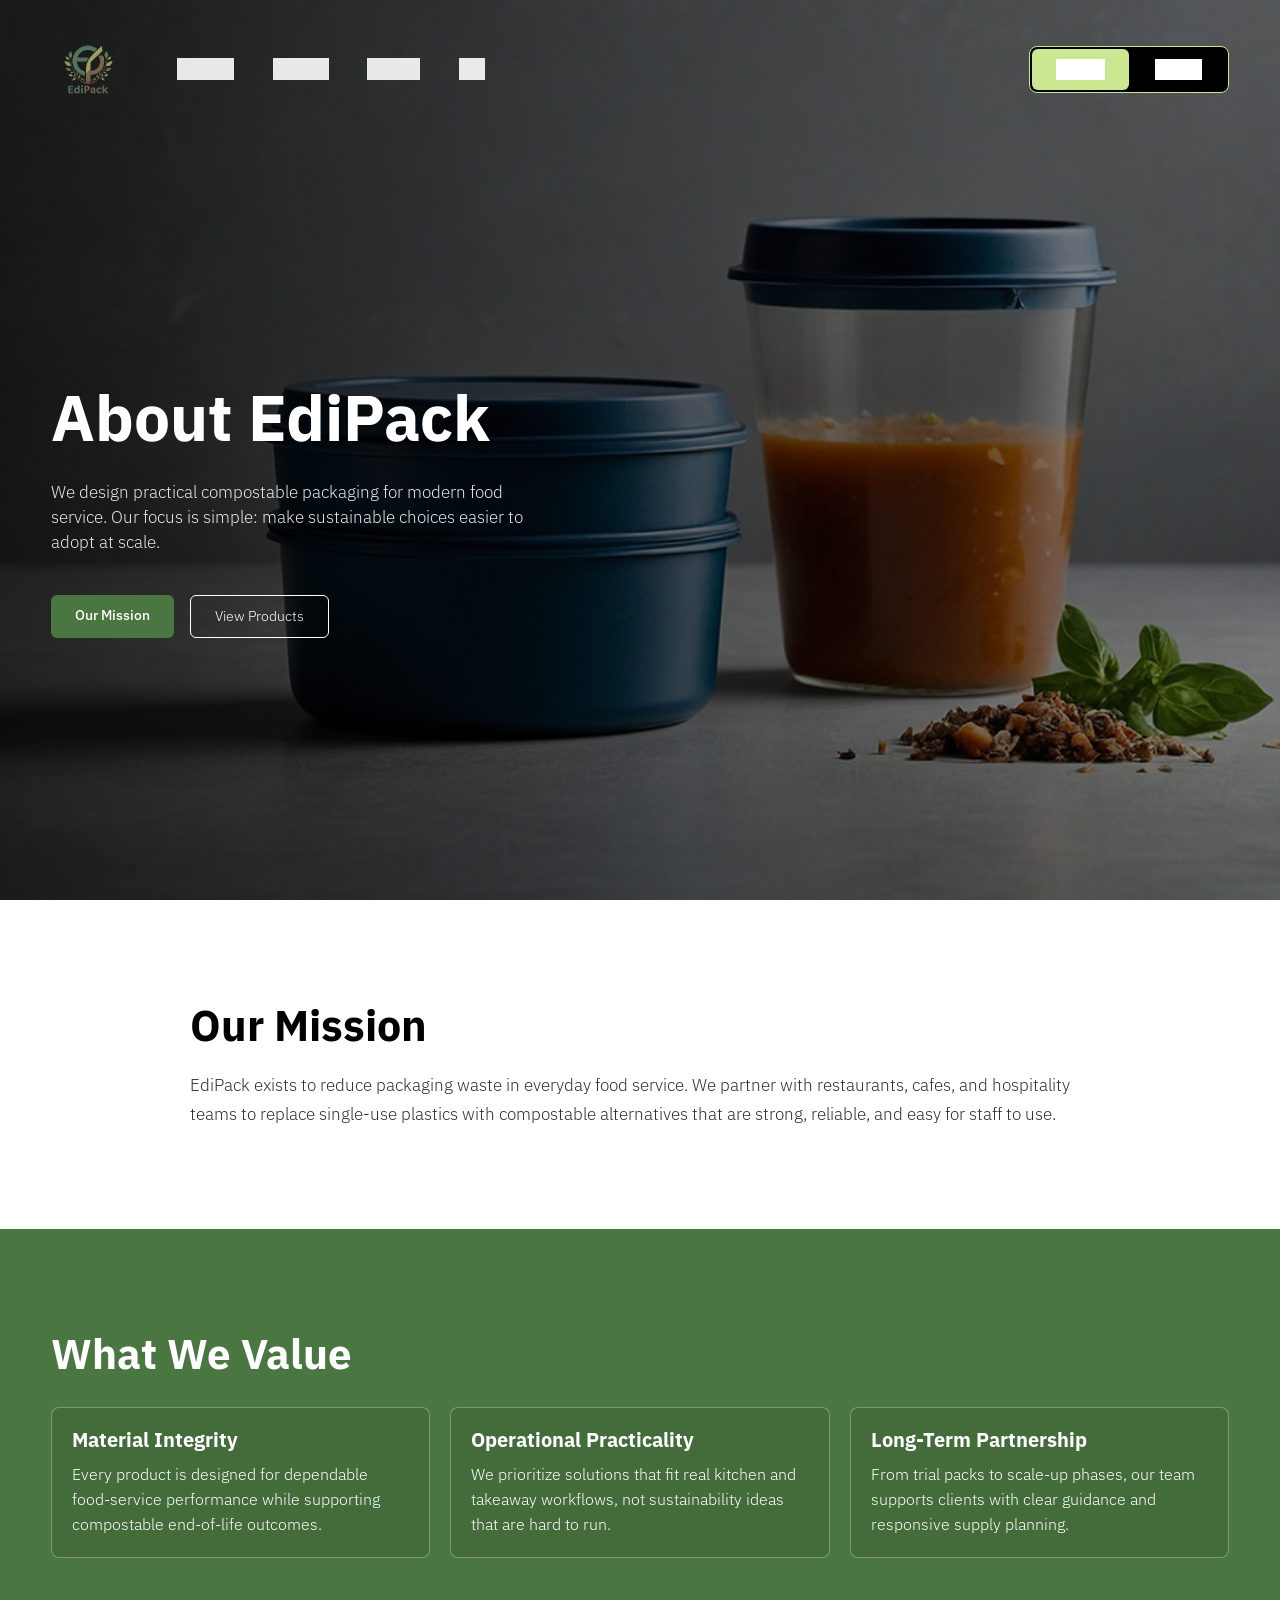
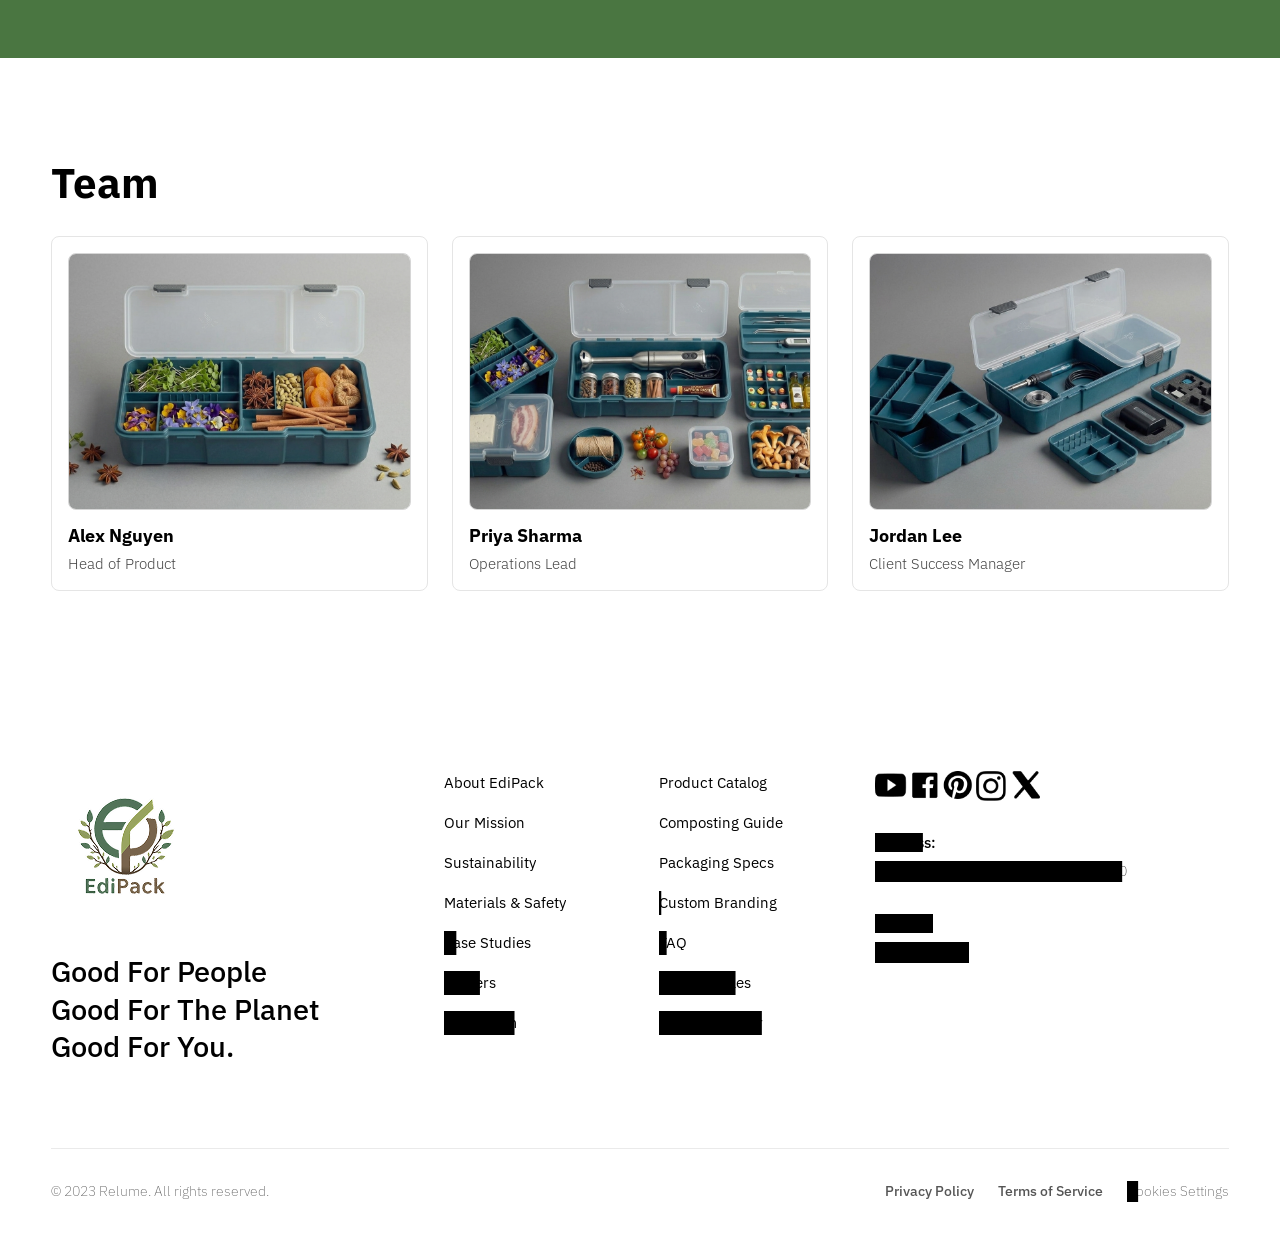
==== pages/about.html @ 926b0a1e "making the rest of the pages as per the design" ====
<!doctype html>
<html lang="en">
  <head>
    <meta charset="utf-8" />
    <meta name="viewport" content="width=device-width, initial-scale=1" />
    <title>EdiPack - About</title>
    <link rel="preconnect" href="https://fonts.googleapis.com" />
    <link rel="preconnect" href="https://fonts.gstatic.com" crossorigin />
    <link
      href="https://fonts.googleapis.com/css2?family=IBM+Plex+Sans:wght@200;300;400;500;700&display=swap"
      rel="stylesheet"
    />
    <link rel="stylesheet" href="../styles.css" />
  </head>
  <body>
    <!-- Preloader -->
    <div id="preloader" class="preloader">
      <span class="text-mask preloader-label">
        <span id="preloader-box" class="reveal-box preloader-reveal-box"></span>
        <span class="reveal-copy">Presenting</span>
      </span>
    </div>

    <!-- Header / Navigation -->
    <header data-load-reveal>
      <div class="logo">
        <a href="../index.html" aria-label="Go to EdiPack home page">
          <img src="../images/logo-2x.png" alt="EdiPack Logo" />
        </a>
      </div>
      <button
        type="button"
        class="menu-toggle"
        aria-label="Toggle navigation"
        aria-expanded="false"
        aria-controls="mobile-menu"
      >
        <span></span>
        <span></span>
        <span></span>
      </button>
      <nav>
        <ul>
          <li>
            <a href="about.html">
              <span class="text-mask nav-mask">
                <span
                  class="reveal-box"
                  data-start="0.0"
                  data-end="0.38"
                ></span>
                <span class="reveal-copy">About Us</span>
              </span>
            </a>
          </li>
          <li>
            <a href="products.html">
              <span class="text-mask nav-mask">
                <span
                  class="reveal-box"
                  data-start="0.08"
                  data-end="0.46"
                ></span>
                <span class="reveal-copy">Products</span>
              </span>
            </a>
          </li>
          <li>
            <a href="services.html">
              <span class="text-mask nav-mask">
                <span
                  class="reveal-box"
                  data-start="0.16"
                  data-end="0.54"
                ></span>
                <span class="reveal-copy">Services</span>
              </span>
            </a>
          </li>
          <li>
            <a href="faq.html">
              <span class="text-mask nav-mask">
                <span
                  class="reveal-box"
                  data-start="0.24"
                  data-end="0.62"
                ></span>
                <span class="reveal-copy">FAQ</span>
              </span>
            </a>
          </li>
        </ul>
      </nav>
      <div class="header-actions">
        <a href="contact.html" class="btn">
          <span class="text-mask button-mask">
            <span class="reveal-box" data-start="0.0" data-end="0.42"></span>
            <span class="reveal-copy">Contact</span>
          </span>
        </a>
        <a href="signup.html" class="btn btn-primary">
          <span class="text-mask button-mask">
            <span class="reveal-box" data-start="0.12" data-end="0.54"></span>
            <span class="reveal-copy">Sign Up</span>
          </span>
        </a>
      </div>
    </header>

    <div id="mobile-menu" class="mobile-menu" hidden>
      <div class="mobile-menu-panel">
        <button
          type="button"
          class="mobile-menu-close"
          aria-label="Close navigation menu"
        >
          <span></span>
          <span></span>
        </button>
        <p class="mobile-menu-label">Navigate</p>
        <ul class="mobile-menu-links">
          <li><a href="about.html">About Us</a></li>
          <li><a href="products.html">Products</a></li>
          <li><a href="services.html">Services</a></li>
          <li><a href="faq.html">FAQ</a></li>
        </ul>
        <div class="mobile-menu-actions">
          <a href="contact.html" class="btn">Contact</a>
          <a href="signup.html" class="btn btn-primary">Sign Up</a>
        </div>
      </div>
    </div>

    <!-- Main Content -->
    <main>
      <section class="hero" id="about">
        <div class="hero-container">
          <div class="hero-content" data-load-reveal>
            <h1 class="hero-title">About EdiPack</h1>
            <p class="hero-subcopy">
              We design practical compostable packaging for modern food service.
              Our focus is simple: make sustainable choices easier to adopt at
              scale.
            </p>
            <div class="hero-buttons">
              <a href="about.html#mission" class="btn btn-primary"
                >Our Mission</a
              >
              <a href="products.html#products" class="btn btn-outline"
                >View Products</a
              >
            </div>
          </div>
        </div>
        <div class="hero-image">
          <img
            src="../images/hero-img.jpg"
            alt="About EdiPack sustainability story"
          />
        </div>
      </section>

      <section class="page-section page-section-light" id="mission">
        <div class="page-section-inner mission-block">
          <h2>Our Mission</h2>
          <p>
            EdiPack exists to reduce packaging waste in everyday food service.
            We partner with restaurants, cafes, and hospitality teams to replace
            single-use plastics with compostable alternatives that are strong,
            reliable, and easy for staff to use.
          </p>
        </div>
      </section>

      <section class="page-section page-section-dark" id="values">
        <div class="page-section-inner">
          <h2 class="section-heading">What We Value</h2>
          <div class="value-grid">
            <article class="value-card">
              <h3>Material Integrity</h3>
              <p>
                Every product is designed for dependable food-service
                performance while supporting compostable end-of-life outcomes.
              </p>
            </article>
            <article class="value-card">
              <h3>Operational Practicality</h3>
              <p>
                We prioritize solutions that fit real kitchen and takeaway
                workflows, not sustainability ideas that are hard to run.
              </p>
            </article>
            <article class="value-card">
              <h3>Long-Term Partnership</h3>
              <p>
                From trial packs to scale-up phases, our team supports clients
                with clear guidance and responsive supply planning.
              </p>
            </article>
          </div>
        </div>
      </section>

      <section class="page-section page-section-light" id="team">
        <div class="page-section-inner">
          <h2 class="section-heading">Team</h2>
          <div class="team-grid">
            <article class="team-card">
              <img
                class="placeholder-image"
                src="../images/type-of-boxes/type1.png"
                alt="Placeholder portrait for EdiPack team member one"
              />
              <h3>Alex Nguyen</h3>
              <p>Head of Product</p>
            </article>
            <article class="team-card">
              <img
                class="placeholder-image"
                src="../images/type-of-boxes/type2.png"
                alt="Placeholder portrait for EdiPack team member two"
              />
              <h3>Priya Sharma</h3>
              <p>Operations Lead</p>
            </article>
            <article class="team-card">
              <img
                class="placeholder-image"
                src="../images/type-of-boxes/type3.png"
                alt="Placeholder portrait for EdiPack team member three"
              />
              <h3>Jordan Lee</h3>
              <p>Client Success Manager</p>
            </article>
          </div>
        </div>
      </section>
    </main>

    <!-- Footer -->
    <footer data-scroll-reveal data-reveal-duration="1300">
      <div class="footer-top">
        <div class="footer-brand">
          <img src="../images/logo-2x.png" alt="EdiPack Logo" />
          <p class="brand-slogan">
            <span class="text-mask text-mask-fluid">
              <span class="reveal-box" data-start="0.0" data-end="0.55"></span>
              <span class="reveal-copy"
                >Good For People<br />Good For The Planet<br />Good For
                You.</span
              >
            </span>
          </p>
        </div>

        <div class="footer-links">
          <ul>
            <li>
              <a href="about.html">
                <span class="text-mask nav-mask">
                  <span
                    class="reveal-box"
                    data-start="0.02"
                    data-end="0.34"
                  ></span>
                  <span class="reveal-copy">About EdiPack</span>
                </span>
              </a>
            </li>
            <li>
              <a href="about.html#mission">
                <span class="text-mask nav-mask">
                  <span
                    class="reveal-box"
                    data-start="0.08"
                    data-end="0.4"
                  ></span>
                  <span class="reveal-copy">Our Mission</span>
                </span>
              </a>
            </li>
            <li>
              <a href="about.html#values">
                <span class="text-mask nav-mask">
                  <span
                    class="reveal-box"
                    data-start="0.14"
                    data-end="0.46"
                  ></span>
                  <span class="reveal-copy">Sustainability</span>
                </span>
              </a>
            </li>
            <li>
              <a href="products.html#product-grid">
                <span class="text-mask nav-mask">
                  <span
                    class="reveal-box"
                    data-start="0.2"
                    data-end="0.52"
                  ></span>
                  <span class="reveal-copy">Materials &amp; Safety</span>
                </span>
              </a>
            </li>
            <li>
              <a href="services.html#service-blocks">
                <span class="text-mask nav-mask">
                  <span
                    class="reveal-box"
                    data-start="0.26"
                    data-end="0.58"
                  ></span>
                  <span class="reveal-copy">Case Studies</span>
                </span>
              </a>
            </li>
            <li>
              <a href="about.html#team">
                <span class="text-mask nav-mask">
                  <span
                    class="reveal-box"
                    data-start="0.32"
                    data-end="0.64"
                  ></span>
                  <span class="reveal-copy">Careers</span>
                </span>
              </a>
            </li>
            <li>
              <a href="../index.html">
                <span class="text-mask nav-mask">
                  <span
                    class="reveal-box"
                    data-start="0.38"
                    data-end="0.7"
                  ></span>
                  <span class="reveal-copy">Newsroom</span>
                </span>
              </a>
            </li>
          </ul>
        </div>

        <div class="footer-links">
          <ul>
            <li>
              <a href="products.html">
                <span class="text-mask nav-mask">
                  <span
                    class="reveal-box"
                    data-start="0.04"
                    data-end="0.36"
                  ></span>
                  <span class="reveal-copy">Product Catalog</span>
                </span>
              </a>
            </li>
            <li>
              <a href="faq.html">
                <span class="text-mask nav-mask">
                  <span
                    class="reveal-box"
                    data-start="0.1"
                    data-end="0.42"
                  ></span>
                  <span class="reveal-copy">Composting Guide</span>
                </span>
              </a>
            </li>
            <li>
              <a href="products.html#product-grid">
                <span class="text-mask nav-mask">
                  <span
                    class="reveal-box"
                    data-start="0.16"
                    data-end="0.48"
                  ></span>
                  <span class="reveal-copy">Packaging Specs</span>
                </span>
              </a>
            </li>
            <li>
              <a href="services.html#service-blocks">
                <span class="text-mask nav-mask">
                  <span
                    class="reveal-box"
                    data-start="0.22"
                    data-end="0.54"
                  ></span>
                  <span class="reveal-copy">Custom Branding</span>
                </span>
              </a>
            </li>
            <li>
              <a href="faq.html">
                <span class="text-mask nav-mask">
                  <span
                    class="reveal-box"
                    data-start="0.28"
                    data-end="0.6"
                  ></span>
                  <span class="reveal-copy">FAQ</span>
                </span>
              </a>
            </li>
            <li>
              <a href="contact.html">
                <span class="text-mask nav-mask">
                  <span
                    class="reveal-box"
                    data-start="0.34"
                    data-end="0.66"
                  ></span>
                  <span class="reveal-copy">Contact Sales</span>
                </span>
              </a>
            </li>
            <li>
              <a href="contact.html">
                <span class="text-mask nav-mask">
                  <span
                    class="reveal-box"
                    data-start="0.4"
                    data-end="0.72"
                  ></span>
                  <span class="reveal-copy">Support Center</span>
                </span>
              </a>
            </li>
          </ul>
        </div>

        <div class="footer-contact">
          <div class="social-icons">
            <img
              src="../images/social-logo-pack_2x.png"
              alt="Social Media Links"
              style="
                height: 30px;
                object-fit: contain;
                background: transparent;
                border-radius: 0;
              "
            />
          </div>
          <div class="address-info">
            <h4>
              <span class="text-mask text-mask-fluid">
                <span class="reveal-box" data-start="0.3" data-end="0.7"></span>
                <span class="reveal-copy">Address:</span>
              </span>
            </h4>
            <p>
              <span class="text-mask text-mask-fluid">
                <span
                  class="reveal-box"
                  data-start="0.36"
                  data-end="0.82"
                ></span>
                <span class="reveal-copy"
                  >Level 1, 12 Sample St., Sydney NSW 2000</span
                >
              </span>
            </p>
          </div>
          <div class="contact-info">
            <h4>
              <span class="text-mask text-mask-fluid">
                <span
                  class="reveal-box"
                  data-start="0.48"
                  data-end="0.82"
                ></span>
                <span class="reveal-copy">Contact:</span>
              </span>
            </h4>
            <p>
              <span class="text-mask text-mask-fluid">
                <span
                  class="reveal-box"
                  data-start="0.6"
                  data-end="0.98"
                ></span>
                <span class="reveal-copy">1800 123 4567</span>
              </span>
            </p>
          </div>
        </div>
      </div>

      <div class="footer-bottom">
        <p>
          <span class="text-mask text-mask-fluid">
            <span class="reveal-box" data-start="0.0" data-end="0.48"></span>
            <span class="reveal-copy"
              >&copy; 2023 Relume. All rights reserved.</span
            >
          </span>
        </p>
        <div class="legal-links">
          <a href="#">
            <span class="text-mask nav-mask">
              <span class="reveal-box" data-start="0.08" data-end="0.42"></span>
              <span class="reveal-copy">Privacy Policy</span>
            </span>
          </a>
          <a href="#">
            <span class="text-mask nav-mask">
              <span class="reveal-box" data-start="0.16" data-end="0.5"></span>
              <span class="reveal-copy">Terms of Service</span>
            </span>
          </a>
          <a href="#">
            <span class="text-mask nav-mask">
              <span class="reveal-box" data-start="0.24" data-end="0.58"></span>
              <span class="reveal-copy">Cookies Settings</span>
            </span>
          </a>
        </div>
      </div>
    </footer>

    <script src="../script.js"></script>
  </body>
</html>
---- styles.css ----
@import url("https://fonts.googleapis.com/css2?family=IBM+Plex+Sans:wght@200;300;400;500;700&display=swap");

:root {
  --green-main: #4a7641;
  --green-light: #cbe792;
  --black: #000000;
  --white: #ffffff;
  --reveal-box-color: #ffffff;
  --preloader-box-color: #ffffff;
  --content-max: 1440px;
  --content-narrow: 1000px;
  --section-pad-x: clamp(1.25rem, 4vw, 3.75rem);
  --section-pad-y: clamp(4rem, 8vw, 6.25rem);

  --font-heading: "IBM Plex Sans", sans-serif;
  --font-body: "IBM Plex Sans", sans-serif;
}

*,
*::before,
*::after {
  box-sizing: border-box;
  margin: 0;
  padding: 0;
}

html,
body {
  width: 100%;
}

body {
  font-family: var(--font-body);
  font-weight: 300; /* Light */
  color: var(--black);
  line-height: 1.5;
  overflow-x: hidden;
}

body.is-preloading {
  overflow: hidden;
  background: var(--black);
}

h1,
h2,
h3,
h4,
h5,
h6 {
  font-family: var(--font-heading);
  font-weight: 700;
  line-height: 1.2;
}

a {
  text-decoration: none;
  color: inherit;
}

ul {
  list-style: none;
  padding: 0;
  margin: 0;
}

img {
  max-width: 100%;
  height: auto;
  display: block;
}

.btn {
  display: inline-block;
  padding: 10px 24px;
  font-family: var(--font-body);
  font-weight: 500;
  border-radius: 6px;
  cursor: pointer;
  transition: all 0.2s ease;
  border: 1px solid transparent;
  font-size: 14px;
}

/* Text and media reveal primitives */
.text-mask {
  position: relative;
  display: inline-block;
  overflow: hidden;
  vertical-align: top;
  max-width: 100%;
  padding-bottom: 0.08em;
}

.text-mask-fluid {
  display: block;
  width: fit-content;
  max-width: 100%;
}

.hero-line {
  display: block;
  width: fit-content;
}

.hero-line + .hero-line {
  margin-top: 0.08em;
}

.reveal-copy {
  position: relative;
  z-index: 1;
  display: inline;
}

.text-mask-fluid .reveal-copy {
  display: block;
}

.reveal-box {
  position: absolute;
  top: 0;
  left: 0;
  width: 100%;
  height: 100%;
  background-color: var(--reveal-box-color);
  z-index: 2;
  pointer-events: none;
  will-change: transform;
  transform: translate3d(0, 0, 0);
  backface-visibility: hidden;
}

.feature-light,
footer {
  --reveal-box-color: #000000;
}

.preloader {
  position: fixed;
  inset: 0;
  display: flex;
  align-items: center;
  justify-content: center;
  background: var(--black);
  z-index: 1000;
  will-change: transform;
  transition: transform 1.2s cubic-bezier(0.76, 0, 0.24, 1);
}

.preloader.is-hidden {
  transform: translate3d(0, -100%, 0);
}

.preloader-label {
  color: var(--white);
  font-size: 0.85rem;
  letter-spacing: 0.4em;
  text-transform: uppercase;
  font-weight: 300;
}

.preloader-reveal-box {
  background-color: var(--preloader-box-color);
  transition: transform 1.2s cubic-bezier(0.76, 0, 0.24, 1);
}

.media-mask {
  position: relative;
  display: block;
  overflow: hidden;
}

.media-mask img {
  display: block;
  width: 100%;
  height: auto;
}

.nav-mask,
.button-mask {
  display: inline-block;
  width: fit-content;
  max-width: 100%;
}

.button-mask {
  padding-bottom: 0;
}

[data-scroll-reveal] {
  position: relative;
}

/* Header */
header {
  position: absolute;
  top: 0;
  left: 0;
  width: 100%;
  padding: clamp(1.25rem, 3vw, 2rem) var(--section-pad-x);
  display: grid;
  grid-template-columns: auto 1fr auto;
  gap: clamp(1rem, 4vw, 5rem);
  align-items: center;
  z-index: 100;
  color: var(--white);
  max-width: var(--content-max);
  left: 50%;
  transform: translateX(-50%);
}

.logo img {
  height: 75px;
  object-fit: contain;
}

header nav {
  display: flex;
  justify-content: flex-start;
}

header nav ul {
  display: flex;
  gap: clamp(1rem, 3vw, 3rem);
}

header nav a {
  font-weight: 300;
  font-size: 14px;
  opacity: 0.9;
}

.header-actions {
  display: flex;
  align-items: center;
  border: 1px solid var(--green-light);
  border-radius: 8px;
  padding: 2px;
  gap: 2px;
  background: var(--black);
}

.header-actions .btn {
  border: none;
  font-weight: 400;
  padding: 10px 24px;
}

.header-actions .btn:first-child {
  background-color: var(--green-light);
  color: var(--black);
  border-radius: 6px;
}

.header-actions .btn.btn-primary {
  background-color: transparent;
  color: var(--white);
  border-radius: 6px;
}

.menu-toggle {
  display: none;
  width: 46px;
  height: 42px;
  border: 1px solid rgba(203, 231, 146, 0.82);
  border-radius: 6px;
  background: transparent;
  align-items: center;
  justify-content: center;
  gap: 4px;
  flex-direction: column;
  cursor: pointer;
  transition:
    border-color 0.2s ease,
    background-color 0.2s ease;
}

.menu-toggle span {
  width: 17px;
  height: 1.5px;
  border-radius: 999px;
  background: var(--green-light);
  transition:
    transform 0.25s ease,
    opacity 0.2s ease;
}

.menu-toggle.is-active span:nth-child(1) {
  transform: translateY(5.5px) rotate(45deg);
}

.menu-toggle.is-active span:nth-child(2) {
  opacity: 0;
}

.menu-toggle.is-active span:nth-child(3) {
  transform: translateY(-5.5px) rotate(-45deg);
}

.mobile-menu {
  position: fixed;
  inset: 0;
  z-index: 220;
  background: rgba(0, 0, 0, 0.46);
  backdrop-filter: blur(3px);
  opacity: 0;
  pointer-events: none;
  transition: opacity 0.25s ease;
}

body.menu-open {
  overflow: hidden;
}

body.menu-open .mobile-menu {
  opacity: 1;
  pointer-events: auto;
}

.mobile-menu-panel {
  margin-left: auto;
  width: min(88vw, 390px);
  height: 100%;
  padding: 84px 24px 28px;
  background: linear-gradient(
    168deg,
    rgba(8, 12, 10, 0.98) 0%,
    rgba(7, 9, 8, 0.96) 52%,
    rgba(5, 6, 5, 0.98) 100%
  );
  border-left: 1px solid rgba(203, 231, 146, 0.34);
  box-shadow: -26px 0 42px rgba(0, 0, 0, 0.38);
  transform: translateX(100%);
  transition: transform 0.3s ease;
  display: flex;
  flex-direction: column;
  gap: 22px;
  overflow-y: auto;
  position: relative;
}

body.menu-open .mobile-menu-panel {
  transform: translateX(0);
}

.mobile-menu-label {
  font-size: 0.72rem;
  text-transform: uppercase;
  letter-spacing: 0.16em;
  color: rgba(255, 255, 255, 0.72);
  margin-right: 52px;
}

.mobile-menu-close {
  position: absolute;
  top: 18px;
  right: 18px;
  width: 38px;
  height: 38px;
  border: 1px solid rgba(203, 231, 146, 0.78);
  border-radius: 6px;
  background: transparent;
  display: inline-flex;
  align-items: center;
  justify-content: center;
  cursor: pointer;
}

.mobile-menu-close span {
  position: absolute;
  width: 16px;
  height: 1.5px;
  border-radius: 999px;
  background: var(--green-light);
}

.mobile-menu-close span:first-child {
  transform: rotate(45deg);
}

.mobile-menu-close span:last-child {
  transform: rotate(-45deg);
}

.mobile-menu-links {
  display: flex;
  flex-direction: column;
  gap: 16px;
}

.mobile-menu-links a {
  font-size: 1.08rem;
  font-weight: 300;
  color: var(--white);
  opacity: 0.94;
}

.mobile-menu-actions {
  display: flex;
  align-items: center;
  border: 1px solid var(--green-light);
  border-radius: 8px;
  padding: 2px;
  gap: 2px;
  background: var(--black);
  margin-top: 8px;
}

.mobile-menu-actions .btn {
  flex: 1;
  text-align: center;
  border: none;
  padding: 10px 14px;
  font-weight: 500;
}

.mobile-menu-actions .btn:first-child {
  background-color: var(--green-light);
  color: var(--black);
}

.mobile-menu-actions .btn.btn-primary {
  color: var(--white);
  background: transparent;
}

/* Hero Section */
.hero {
  position: relative;
  min-height: 100vh;
  display: flex;
  align-items: center;
  padding: 0 var(--section-pad-x);
  width: 100%;
}

.hero-container {
  max-width: var(--content-max);
  margin: 0 auto;
  width: 100%;
}

.hero-image {
  position: absolute;
  top: 0;
  left: 0;
  width: 100%;
  height: 100%;
  z-index: -1;
}

.hero-image img {
  width: 100%;
  height: 100%;
  object-fit: cover;
  object-position: center;
}

/* Dark gradient overlay to make text readable */
.hero-image::after {
  content: "";
  position: absolute;
  top: 0;
  left: 0;
  width: 100%;
  height: 100%;
  background: linear-gradient(
    to right,
    rgba(0, 0, 0, 0.6) 0%,
    rgba(0, 0, 0, 0.3) 50%,
    rgba(0, 0, 0, 0) 100%
  );
}

.hero-content {
  color: var(--white);
  max-width: min(650px, 100%);
  z-index: 1;
  padding-top: clamp(5rem, 13vh, 7.5rem);
}

.hero-content h1 {
  font-size: clamp(2.6rem, 5.2vw, 4rem);
  margin-bottom: 24px;
}

.hero-subcopy {
  font-size: clamp(1rem, 1.3vw, 1.1rem);
  margin-bottom: 40px;
  font-weight: 300;
  opacity: 0.9;
  max-width: min(500px, 100%);
}

.hero-buttons {
  display: flex;
  gap: 16px;
  flex-wrap: wrap;
}

.hero-buttons .btn-primary {
  background-color: var(--green-main); /* solid green */
  color: var(--white);
  border: none;
}

.hero-buttons .btn-outline {
  background-color: transparent;
  color: var(--white);
  border: 1px solid var(--white);
  font-weight: 300;
}

/* Feature Dark */
.feature-dark {
  background-color: var(--green-main);
  color: var(--white);
  padding: var(--section-pad-y) var(--section-pad-x)
    clamp(7.5rem, 15vw, 12.5rem);
}

.feature-dark .feature-text {
  display: grid;
  grid-template-columns: 1.2fr 1fr;
  gap: 80px;
  align-items: center;
  max-width: var(--content-max);
  margin: 0 auto;
}

.feature-dark h2 {
  font-size: clamp(2rem, 4.4vw, 3rem);
}

.feature-dark p {
  font-size: 1.1rem;
  font-weight: 300;
  line-height: 1.6;
}

/* Product Highlight */
.product-highlight {
  display: flex;
  justify-content: center;
  margin-top: clamp(-9.5rem, -10vw, -6rem);
  position: relative;
  z-index: 10;
  padding: 0 var(--section-pad-x);
}

.product-highlight img {
  width: 100%;
  max-width: 1000px;
  height: auto;
  object-fit: cover;
}

/* Feature Light */
.feature-light {
  background-color: var(--white);
  padding: var(--section-pad-y) var(--section-pad-x);
  max-width: var(--content-narrow);
  margin: 0 auto;
}

.feature-light h2 {
  font-size: clamp(2rem, 4.4vw, 3rem);
  margin-bottom: 24px;
}

.feature-light p {
  font-size: 1.1rem;
  margin-bottom: 40px;
  color: #333;
  line-height: 1.6;
  font-weight: 300;
}

.feature-buttons .btn-primary {
  background-color: var(--green-main);
  color: var(--white);
}

.feature-buttons .btn-outline {
  border: 1px solid #ccc;
  color: var(--black);
}

/* Feature Split */
.feature-split {
  background-color: var(--green-main);
  color: var(--white);
  padding: var(--section-pad-y) var(--section-pad-x);
}

.feature-split-container {
  max-width: var(--content-max);
  margin: 0 auto;
  display: grid;
  grid-template-columns: 1fr 1fr;
  gap: 80px;
  align-items: center;
}

.feature-content-left {
  display: flex;
  flex-direction: column;
  gap: 48px;
}

.feature-block h3 {
  font-size: clamp(1.65rem, 3vw, 2.2rem);
  margin-bottom: 16px;
}

.feature-block p {
  font-weight: 300;
  font-size: 1rem;
  line-height: 1.6;
}

.feature-image-right img {
  width: 100%;
  border-radius: 8px; /* Optional slight rounding depending on design exactness */
}

.feature-image-right .media-mask,
.feature-image-right .media-mask .reveal-box {
  border-radius: 8px;
}

/* Footer */
footer {
  background-color: var(--white);
  padding: clamp(3.5rem, 8vw, 5rem) var(--section-pad-x) 2.5rem;
}

.footer-top {
  display: grid;
  grid-template-columns: 2fr 1fr 1fr 2fr;
  gap: clamp(1.5rem, 3vw, 2.5rem);
  margin-bottom: 80px;
}

.footer-brand .brand-slogan {
  font-family: var(--font-heading);
  font-weight: 500;
  font-size: 1.8rem;
  margin-top: 32px;
  line-height: 1.3;
}

.footer-links ul {
  display: flex;
  flex-direction: column;
  gap: 16px;
}

.footer-links a {
  font-weight: 400;
  font-size: 0.95rem;
  color: var(--black);
}

.footer-contact {
  display: flex;
  flex-direction: column;
  gap: 32px;
}

.social-icons {
  display: flex;
  gap: 16px;
  font-weight: 700;
  font-size: 1.2rem;
}

.social-icons a {
  display: inline-flex;
  align-items: center;
  justify-content: center;
  width: 30px;
  height: 30px;
  background: var(--black);
  color: var(--white);
  border-radius: 50%;
  font-size: 12px;
}

.address-info h4,
.contact-info h4 {
  font-family: var(--font-body);
  font-weight: 500;
  font-size: 0.95rem;
  margin-bottom: 8px;
}

.address-info p,
.contact-info p {
  font-weight: 200;
  font-size: 0.85rem;
  color: #333;
}

.footer-bottom {
  display: flex;
  justify-content: space-between;
  align-items: center;
  gap: 16px;
  padding-top: 32px;
  border-top: 1px solid #eaeaea;
  font-size: 0.85rem;
  font-weight: 400;
  color: #555;
}

.footer-bottom p,
.footer-bottom a {
  font-weight: 200;
}

.footer-bottom .legal-links a:first-child,
.footer-bottom .legal-links a:nth-child(2) {
  font-weight: 500;
}

.legal-links {
  display: flex;
  gap: 24px;
}

/* Responsiveness adjustments */
@media (max-width: 1200px) {
  .footer-top {
    grid-template-columns: 1.4fr 1fr 1fr;
  }

  .footer-contact {
    grid-column: 1 / -1;
    display: grid;
    grid-template-columns: repeat(3, minmax(0, 1fr));
    align-items: start;
    gap: 24px;
  }
}

@media (max-width: 1024px) {
  header {
    grid-template-columns: auto 1fr;
    gap: 16px 24px;
  }

  header nav {
    grid-column: 1 / -1;
    justify-content: flex-start;
    overflow-x: auto;
    scrollbar-width: thin;
  }

  header nav ul {
    min-width: max-content;
    gap: 24px;
    padding-bottom: 2px;
  }

  .header-actions {
    justify-self: end;
  }

  .feature-dark .feature-text,
  .feature-split-container {
    grid-template-columns: 1fr;
    gap: 40px;
  }

  .feature-image-right {
    max-width: 720px;
  }

  .feature-split .feature-image-right {
    justify-self: center;
  }

  .footer-top {
    grid-template-columns: repeat(2, minmax(0, 1fr));
  }
}

@media (max-width: 768px) {
  header {
    grid-template-columns: auto auto;
    padding: 20px var(--section-pad-x);
    gap: 10px;
    align-items: center;
  }

  .header-actions {
    display: none;
  }

  header nav {
    display: none;
  }

  .menu-toggle {
    display: inline-flex;
    justify-self: end;
  }

  .preloader-label {
    font-size: 0.7rem;
    letter-spacing: 0.3em;
    padding: 0 24px;
    text-align: center;
  }

  .hero,
  .feature-dark,
  .product-highlight,
  .feature-light,
  .feature-split,
  footer {
    padding-left: var(--section-pad-x);
    padding-right: var(--section-pad-x);
  }

  .hero-content {
    padding-top: clamp(7rem, 18vw, 8.3rem);
  }

  .hero-subcopy {
    margin-bottom: 28px;
  }

  .hero-buttons {
    width: 100%;
  }

  .hero-buttons .btn {
    width: 100%;
    text-align: center;
  }

  .feature-dark {
    padding-bottom: clamp(6.5rem, 16vw, 8.5rem);
  }

  .product-highlight {
    margin-top: clamp(-6rem, -12vw, -4rem);
  }

  .feature-content-left {
    gap: 36px;
  }

  .footer-top {
    grid-template-columns: 1fr 1fr;
    column-gap: 20px;
    row-gap: 18px;
    margin-bottom: 36px;
    align-items: start;
  }

  .footer-brand {
    grid-column: 1 / -1;
  }

  .footer-brand .brand-slogan {
    font-size: 1.05rem;
    line-height: 1.35;
    font-weight: 300;
    max-width: 18ch;
  }

  .footer-links {
    grid-column: 1;
  }

  .footer-links ul {
    gap: 12px;
  }

  .footer-links a {
    font-size: 0.98rem;
    font-weight: 300;
    line-height: 1.35;
  }

  .footer-links:first-of-type li:nth-child(n + 5),
  .footer-links:nth-of-type(2) {
    display: none;
  }

  .footer-contact {
    grid-column: 2;
    display: flex;
    flex-direction: column;
    gap: 14px;
    align-self: start;
  }

  .social-icons img {
    height: 24px !important;
  }

  .address-info h4,
  .contact-info h4 {
    font-size: 0.82rem;
    font-weight: 400;
    margin-bottom: 4px;
  }

  .address-info p,
  .contact-info p {
    font-size: 0.78rem;
    font-weight: 300;
    line-height: 1.4;
  }

  .footer-bottom {
    flex-direction: column;
    align-items: flex-start;
  }

  .legal-links {
    flex-wrap: wrap;
    gap: 16px;
  }
}

@media (max-width: 560px) {
  .logo img {
    height: 50px;
  }

  .btn {
    padding: 10px 18px;
    font-size: 13px;
  }

  .header-actions .btn {
    padding: 9px 16px;
  }

  .hero-content h1 {
    font-size: clamp(2rem, 11vw, 2.5rem);
  }

  .feature-dark p,
  .feature-light p,
  .feature-block p {
    font-size: 0.98rem;
  }

  .text-mask-fluid {
    width: 100%;
  }

  .reveal-copy {
    overflow-wrap: anywhere;
  }

  .footer-top {
    grid-template-columns: 1fr 1fr;
    column-gap: 14px;
  }

  .footer-brand .brand-slogan {
    font-size: 0.96rem;
    margin-top: 14px;
  }

  .footer-links a {
    font-size: 0.92rem;
  }

  .address-info p,
  .contact-info p {
    font-size: 0.74rem;
  }
}

/* New additions: multi-page layouts */
.btn-primary {
  background-color: var(--green-main);
  color: var(--white);
  border-color: var(--green-main);
}

.btn-outline {
  background-color: transparent;
  color: var(--green-main);
  border: 1px solid var(--green-main);
  font-weight: 400;
}

.page-banner,
.signup-shell {
  background: linear-gradient(
    135deg,
    rgba(7, 16, 13, 0.96) 0%,
    rgba(15, 35, 30, 0.95) 58%,
    rgba(74, 118, 65, 0.9) 100%
  );
  color: var(--white);
}

.page-banner {
  padding: clamp(8rem, 15vw, 10rem) var(--section-pad-x)
    clamp(3rem, 7vw, 4.25rem);
}

.page-banner-inner {
  max-width: var(--content-max);
  margin: 0 auto;
}

.page-banner h1 {
  font-size: clamp(2.25rem, 4.8vw, 3.5rem);
  margin-bottom: 14px;
}

.page-banner p {
  max-width: 64ch;
  font-size: 1.05rem;
  opacity: 0.92;
}

.page-banner .hero-buttons {
  margin-top: 30px;
}

.page-banner .btn-outline,
.page-section-dark .btn-outline,
.service-block-dark .btn-outline {
  color: var(--white);
  border-color: rgba(255, 255, 255, 0.85);
}

.page-section {
  padding: var(--section-pad-y) var(--section-pad-x);
}

.page-section-light {
  background-color: var(--white);
  color: var(--black);
}

.page-section-dark {
  background-color: var(--green-main);
  color: var(--white);
}

.page-section-inner {
  max-width: var(--content-max);
  margin: 0 auto;
}

.section-heading {
  font-size: clamp(1.8rem, 3.5vw, 2.6rem);
  margin-bottom: 28px;
}

.product-grid {
  display: grid;
  grid-template-columns: repeat(3, minmax(0, 1fr));
  gap: 24px;
}

.product-card {
  border: 1px solid #e5e5e5;
  border-radius: 8px;
  padding: 18px;
  display: flex;
  flex-direction: column;
  gap: 14px;
  background-color: #fefefe;
}

.product-card h3 {
  font-size: 1.3rem;
}

.product-card p {
  font-size: 0.98rem;
  color: #333;
  line-height: 1.6;
}

.product-card .btn {
  margin-top: auto;
  width: fit-content;
}

.product-image-frame {
  border-radius: 8px;
  overflow: hidden;
}

.placeholder-image {
  width: 100%;
  display: block;
  aspect-ratio: 4 / 3;
  object-fit: cover;
  border: 1px solid #d6d6d6;
  border-radius: 8px;
  background-color: #dfdfdf;
}

.service-blocks {
  display: flex;
  flex-direction: column;
  gap: 18px;
}

.service-block {
  display: grid;
  grid-template-columns: 1fr 1fr;
  gap: 30px;
  align-items: center;
  padding: clamp(1.4rem, 3vw, 2rem);
  border: 1px solid #e8e8e8;
  border-radius: 10px;
  background: #ffffff;
}

.service-block-reverse .service-block-copy {
  order: 2;
}

.service-block-reverse .service-block-media {
  order: 1;
}

.service-block h2 {
  font-size: clamp(1.6rem, 2.8vw, 2.1rem);
  margin-bottom: 14px;
}

.service-block p {
  margin-bottom: 22px;
  line-height: 1.6;
  font-size: 1rem;
}

.service-block-dark {
  background-color: var(--green-main);
  color: var(--white);
  border-color: rgba(255, 255, 255, 0.2);
}

.service-block-dark .placeholder-image {
  border-color: rgba(255, 255, 255, 0.28);
}

.mission-block {
  max-width: 900px;
}

.mission-block h2 {
  font-size: clamp(1.9rem, 3.7vw, 2.7rem);
  margin-bottom: 18px;
}

.mission-block p {
  font-size: 1.08rem;
  line-height: 1.7;
  color: #2f2f2f;
}

.value-grid {
  display: grid;
  grid-template-columns: repeat(3, minmax(0, 1fr));
  gap: 20px;
}

.value-card {
  border: 1px solid rgba(255, 255, 255, 0.3);
  border-radius: 8px;
  padding: 20px;
  background: rgba(0, 0, 0, 0.08);
}

.value-card h3 {
  font-size: 1.25rem;
  margin-bottom: 10px;
}

.value-card p {
  font-size: 0.98rem;
  line-height: 1.6;
}

.team-grid {
  display: grid;
  grid-template-columns: repeat(3, minmax(0, 1fr));
  gap: 24px;
}

.team-card {
  border: 1px solid #e5e5e5;
  border-radius: 8px;
  padding: 16px;
}

.team-card h3 {
  margin-top: 14px;
  margin-bottom: 6px;
  font-size: 1.15rem;
}

.team-card p {
  color: #444;
  font-size: 0.95rem;
}

.faq-layout {
  display: flex;
  flex-direction: column;
  gap: 30px;
}

.faq-category h2 {
  font-size: clamp(1.4rem, 3vw, 2rem);
  margin-bottom: 16px;
}

.faq-item {
  border: 1px solid #dfdfdf;
  border-radius: 8px;
  overflow: hidden;
  background: #ffffff;
}

.faq-item + .faq-item {
  margin-top: 10px;
}

.faq-question {
  width: 100%;
  display: flex;
  justify-content: space-between;
  align-items: center;
  border: 0;
  background: transparent;
  padding: 16px 18px;
  text-align: left;
  font-family: var(--font-body);
  font-size: 1rem;
  font-weight: 500;
  color: #1a1a1a;
  cursor: pointer;
}

.faq-icon {
  color: var(--green-main);
  font-size: 1.3rem;
  line-height: 1;
  transition: transform 0.2s ease;
}

.faq-answer {
  max-height: 0;
  overflow: hidden;
  transition: max-height 0.25s ease;
}

.faq-answer p {
  padding: 0 18px 16px;
  color: #333;
  line-height: 1.6;
}

.faq-item.is-open .faq-answer {
  max-height: 260px;
}

.faq-item.is-open .faq-icon {
  transform: rotate(45deg);
}

.contact-layout {
  display: grid;
  grid-template-columns: minmax(250px, 0.9fr) minmax(0, 1.4fr);
  gap: 26px;
}

.contact-details {
  background-color: var(--green-main);
  color: var(--white);
  border-radius: 10px;
  padding: 24px;
}

.contact-details h2 {
  font-size: 1.8rem;
  margin-bottom: 22px;
}

.contact-detail-item + .contact-detail-item {
  margin-top: 20px;
}

.contact-detail-item h3 {
  font-size: 1rem;
  font-weight: 500;
  margin-bottom: 5px;
}

.contact-detail-item p {
  font-size: 0.95rem;
  line-height: 1.5;
}

.contact-form-wrap {
  border: 1px solid #e6e6e6;
  border-radius: 10px;
  padding: 24px;
}

.contact-form-wrap h2 {
  font-size: 1.8rem;
  margin-bottom: 18px;
}

.contact-form,
.signup-form {
  display: flex;
  flex-direction: column;
  gap: 8px;
}

.contact-form label,
.signup-form label {
  font-size: 0.92rem;
  font-weight: 500;
  margin-top: 8px;
}

.contact-form input,
.contact-form textarea,
.signup-form input {
  border: 1px solid #d0d0d0;
  border-radius: 6px;
  padding: 11px 12px;
  font-family: var(--font-body);
  font-size: 0.95rem;
}

.contact-form input:focus,
.contact-form textarea:focus,
.signup-form input:focus {
  outline: none;
  border-color: var(--green-main);
  box-shadow: 0 0 0 3px rgba(74, 118, 65, 0.14);
}

.contact-form textarea {
  resize: vertical;
  min-height: 120px;
}

.signup-shell {
  min-height: 100vh;
  display: grid;
  place-items: center;
  padding: clamp(7.75rem, 14vw, 9.5rem) var(--section-pad-x)
    clamp(3.5rem, 9vw, 5.5rem);
}

.signup-card {
  width: min(100%, 540px);
  border: 1px solid rgba(255, 255, 255, 0.25);
  border-radius: 10px;
  padding: clamp(1.3rem, 3.2vw, 2.1rem);
  background: rgba(0, 0, 0, 0.35);
}

.signup-card h1 {
  font-size: clamp(1.8rem, 4vw, 2.5rem);
  margin-bottom: 10px;
}

.signup-card p {
  margin-bottom: 16px;
  color: rgba(255, 255, 255, 0.9);
}

.signup-form .btn {
  margin-top: 12px;
}

.form-feedback {
  min-height: 1.2em;
  margin-top: 6px;
  font-size: 0.9rem;
  color: var(--green-main);
}

.signup-card .form-feedback {
  color: var(--green-light);
}

.form-feedback.is-error {
  color: #c43333;
}

.signup-link-row {
  margin-top: 12px;
  font-size: 0.95rem;
}

.signup-login-link {
  color: var(--green-light);
  text-decoration: underline;
}

@media (max-width: 1024px) {
  .product-grid,
  .value-grid,
  .team-grid {
    grid-template-columns: repeat(2, minmax(0, 1fr));
  }

  .service-block {
    grid-template-columns: 1fr;
    gap: 20px;
  }

  .service-block-reverse .service-block-copy,
  .service-block-reverse .service-block-media {
    order: initial;
  }

  .contact-layout {
    grid-template-columns: 1fr;
  }
}

@media (max-width: 768px) {
  .page-banner {
    padding-top: clamp(6.75rem, 20vw, 8.2rem);
  }

  .page-banner .hero-buttons .btn {
    width: 100%;
    text-align: center;
  }

  .product-grid,
  .value-grid,
  .team-grid {
    grid-template-columns: 1fr;
  }

  .signup-card {
    background: rgba(0, 0, 0, 0.48);
  }
}

@media (prefers-reduced-motion: reduce) {
  .reveal-box {
    transform: translate3d(-101%, 0, 0) !important;
  }
}
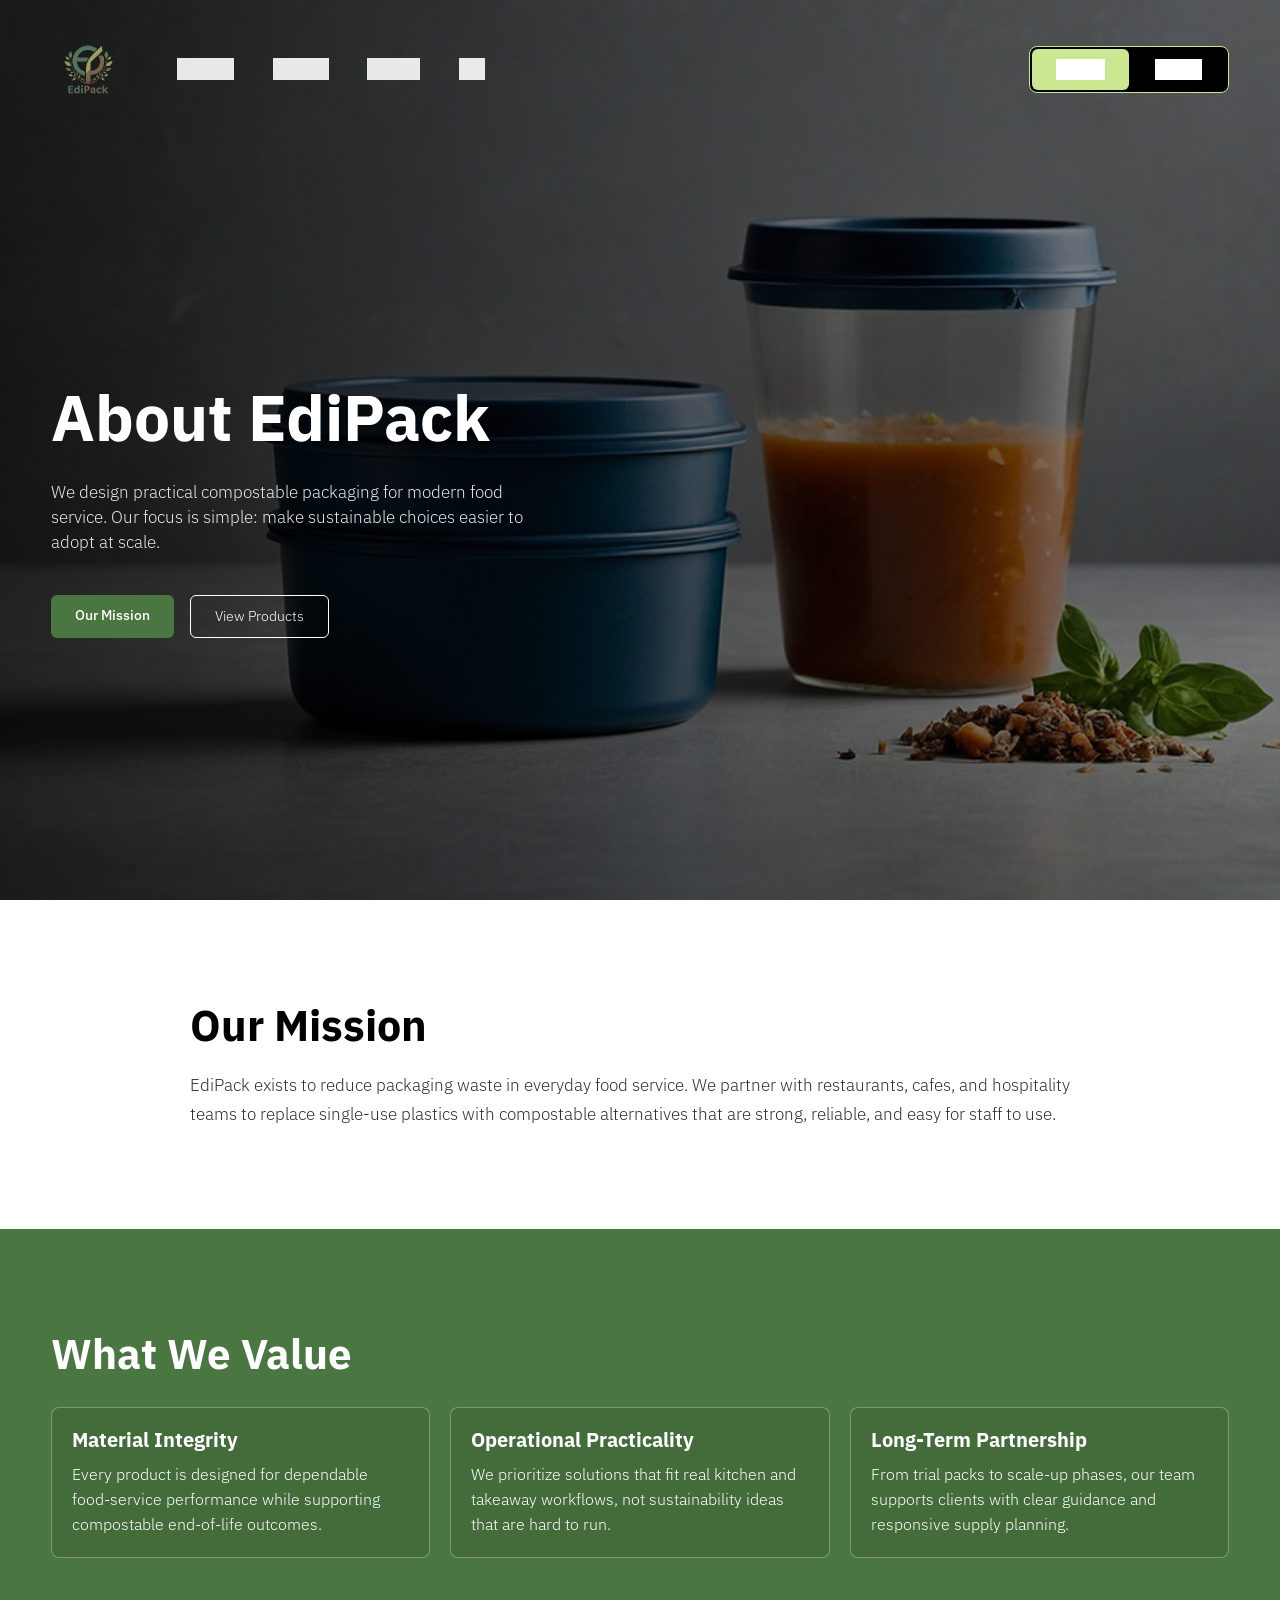
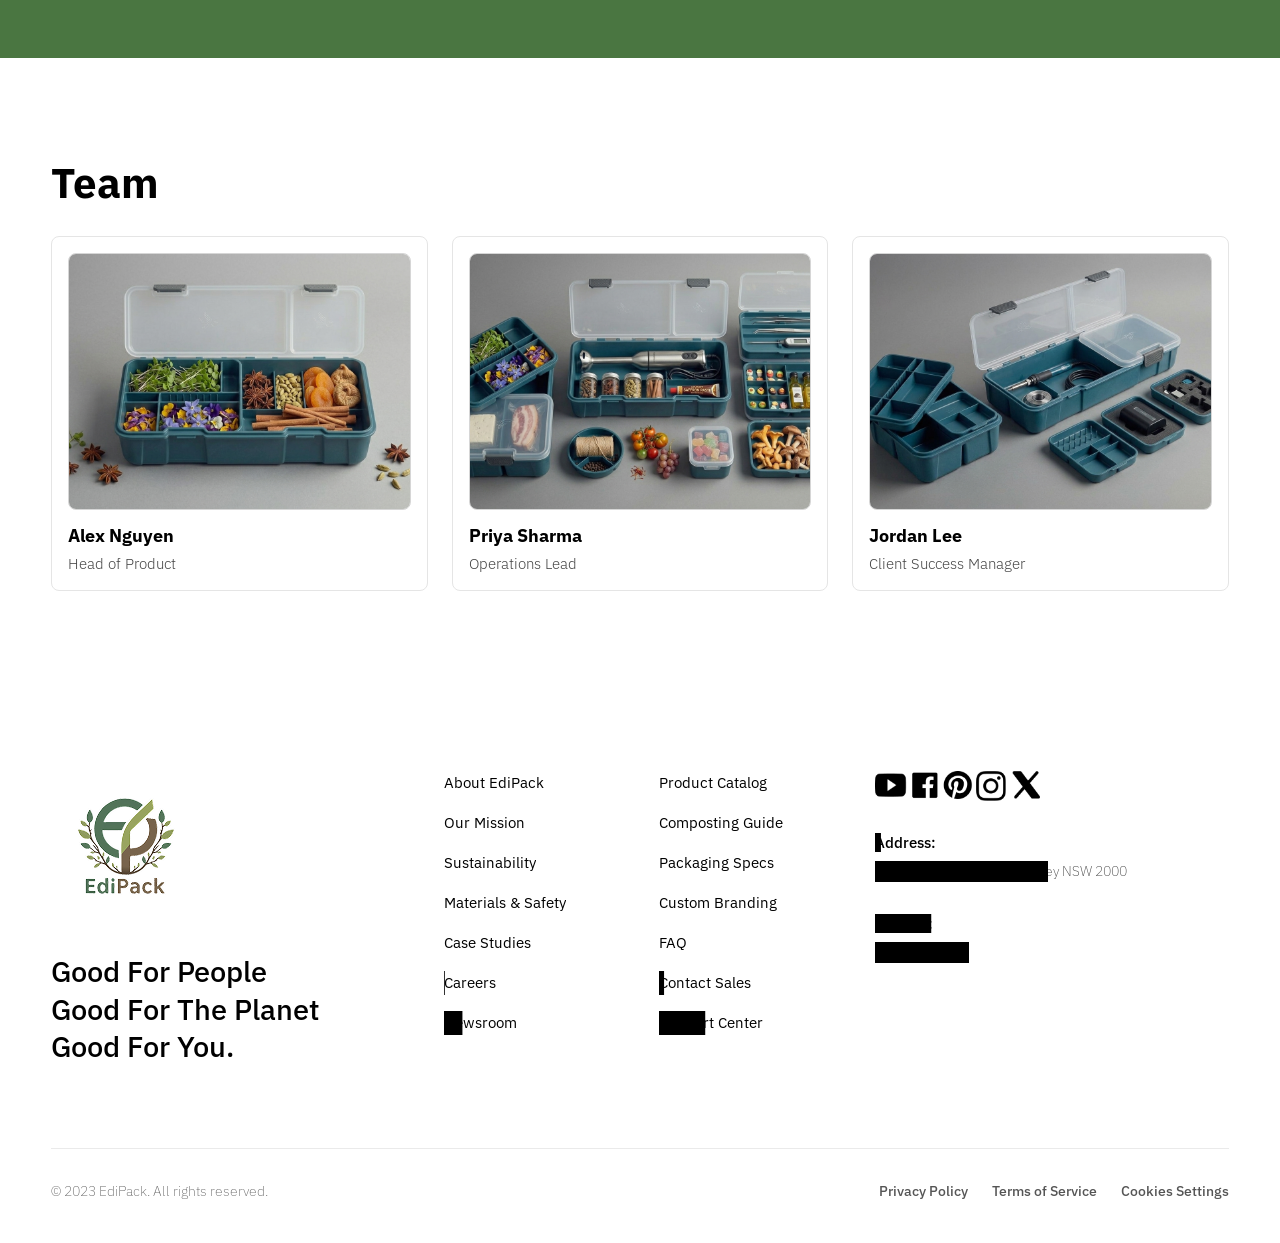
==== commit 4a4b6270: "fixing the little inconsistency on the footer section of the page" ====
--- a/pages/about.html
+++ b/pages/about.html
@@ -494,7 +494,7 @@
           <span class="text-mask text-mask-fluid">
             <span class="reveal-box" data-start="0.0" data-end="0.48"></span>
             <span class="reveal-copy"
-              >&copy; 2023 Relume. All rights reserved.</span
+              >&copy; 2023 EdiPack. All rights reserved.</span
             >
           </span>
         </p>
--- a/styles.css
+++ b/styles.css
@@ -720,8 +720,7 @@
   font-weight: 200;
 }
 
-.footer-bottom .legal-links a:first-child,
-.footer-bottom .legal-links a:nth-child(2) {
+.footer-bottom .legal-links a {
   font-weight: 500;
 }
 
